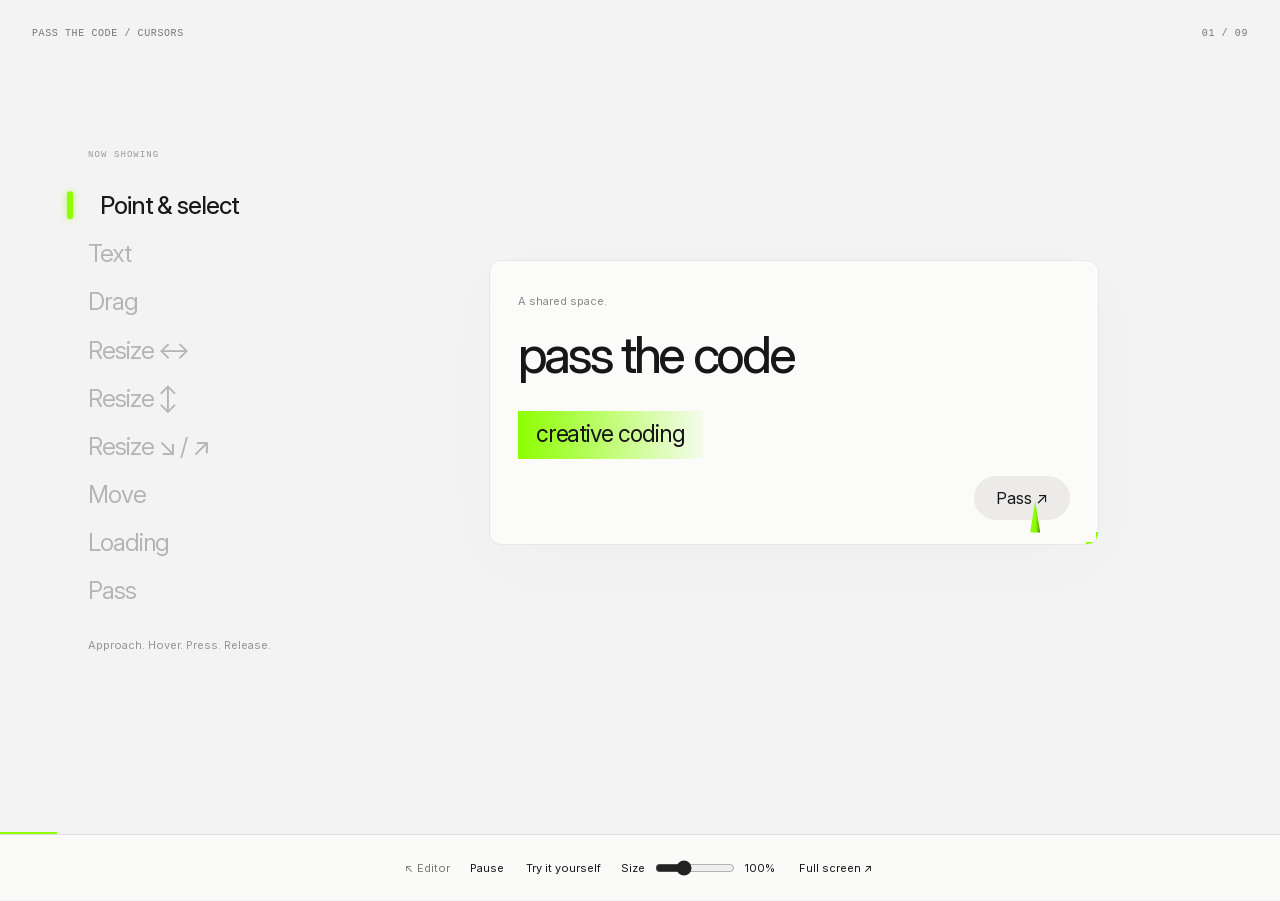
==== cursor-demo.html @ 2b3c213d "updated" ====
<!doctype html>
<html lang="en">
<head>
  <meta charset="utf-8"><meta name="viewport" content="width=device-width, initial-scale=1">
  <title>Pass the Code — Cursor demo</title>
  <link rel="stylesheet" href="cursor-demo.css?v=smooth-inset-navigation"><link rel="stylesheet" href="cursors.css?v=uniform-size">
  <script src="cursors.js?v=natural-cone-base" defer></script><script src="cursor-demo.js?v=smooth-inset-navigation" defer></script>
</head>
<body>
  <main tabindex="0" id="demo-stage" aria-label="Animated cursor interaction demonstration">
    <header class="demo-heading"><span>PASS THE CODE / CURSORS</span><span id="scene-counter">01 / 09</span></header>
    <aside class="demo-sidebar" aria-label="Demonstration chapters">
      <span class="sidebar-eyebrow">NOW SHOWING</span>
      <div id="demo-chapters"><span id="chapter-dot" aria-hidden="true"></span><div id="chapter-list"></div></div>
      <span id="scene-title" class="sr-only">Point & select</span>
      <p id="scene-detail">Approach. Hover. Press. Release.</p>
    </aside>
    <div id="demo-card">
      <span class="card-label">A shared space.</span>
      <div id="demo-copy">pass the code</div>
      <div id="demo-tile">creative coding</div>
      <button id="demo-pass" type="button">Pass ↗</button>
      <div id="demo-handle" aria-hidden="true"></div>
    </div>
    <img id="demo-pointer" alt="" aria-hidden="true">
    <div id="demo-progress" aria-hidden="true"></div>
  </main>
  <nav class="demo-dock" aria-label="Demo controls">
    <a href="./">↖ Editor</a><button id="demo-play" type="button">Pause</button>
    <select id="demo-scene" aria-label="Scene" hidden></select>
    <button id="demo-mode" type="button">Try it yourself</button>
    <label>Size <input data-cursor-size aria-label="Cursor size" type="range" min="24" max="96" value="48"><output data-cursor-size-value>100%</output></label>
    <button id="demo-fullscreen" type="button">Full screen ↗</button>
  </nav>
  <span id="demo-status" role="status" class="sr-only"></span>
</body></html>
---- cursor-demo.css ----
@font-face { font-family: Inter Demo; src: url('./assets/InterVariable.ttf'); font-weight: 100 900; }
:root { font-family: Inter Demo, sans-serif; color: #171719; background: #f4f3f3; --demo-color: #8dff00; }
* { box-sizing: border-box; }
body { margin: 0; overflow: hidden; }
button, select, a, input { font: inherit; }
button, select, a { color: inherit; }
#demo-stage { position: relative; height: calc(100dvh - 66px); overflow: hidden; cursor: none; touch-action: none; }
#demo-stage * { cursor: none; }
.demo-heading { position: absolute; inset: 28px 32px auto; display: flex; justify-content: space-between; font: 10px ui-monospace, monospace; letter-spacing: .06em; color: #777; }
#demo-card { position: absolute; border: 1px solid #e8e7e6; background: #fbfbfa; box-shadow: 0 18px 70px #17171905; padding: 28px; overflow: hidden; border-radius: 12px; }
.card-label { font-size: 11px; color: #888; }
#demo-copy { font-size: clamp(30px, 4vw, 60px); letter-spacing: -.065em; margin-top: 14px; white-space: nowrap; font-weight: 450; }
#demo-tile { position: absolute; left: 28px; top: 150px; padding: 9px 18px 11px; background: linear-gradient(90deg, var(--demo-color), color-mix(in srgb, var(--demo-color) 5%, transparent)); font-size: 23px; letter-spacing: -.045em; white-space: nowrap; user-select: none; }
#demo-pass { position: absolute; bottom: 24px; right: 28px; border: 0; border-radius: 30px; padding: 12px 22px; background: #ecebea; }
#demo-pass.is-pressed { transform: scale(.95); background: var(--demo-color); }
#demo-handle { position: absolute; right: 0; bottom: 0; width: 12px; height: 12px; border-right: 2px solid var(--demo-color); border-bottom: 2px solid var(--demo-color); }
#demo-card.is-active { border-color: color-mix(in srgb, var(--demo-color) 70%, #bbb); }
#demo-pointer { position: absolute; z-index: 5; pointer-events: none; }
.scene-caption { position: absolute; left: 32px; bottom: 34px; display: grid; gap: 8px; pointer-events: none; }
#scene-title { font-size: 27px; letter-spacing: -.05em; }
#scene-detail { font-size: 12px; color: #777; }
#demo-progress { position: absolute; bottom: 0; left: 0; height: 2px; background: var(--demo-color); }
.demo-dock { height: 66px; border-top: 1px solid #dfdedd; display: flex; justify-content: center; align-items: center; gap: 18px; padding: 10px 20px; background: #fafaf9; font-size: 11px; }
.demo-dock button, .demo-dock select { background: transparent; border: 0; padding: 8px 2px; }
.demo-dock a { text-decoration: none; color: #777; }
.demo-dock label { display: flex; gap: 8px; align-items: center; }
.demo-dock input { width: 80px; accent-color: #222; }
.demo-dock output { width: 34px; }
.sr-only { position: absolute; width: 1px; height: 1px; overflow: hidden; clip-path: inset(50%); }
@media(max-width:700px) { .demo-dock { gap: 8px; flex-wrap: wrap; height: 110px; } #demo-stage { height: calc(100dvh - 110px); } .demo-heading { inset: 18px 20px auto; } #demo-card { padding: 18px; } #demo-tile { font-size: 18px; } .scene-caption { left: 20px; bottom: 20px; } }

.demo-immersive #demo-stage { height: 100dvh; }
.demo-immersive .demo-dock { position: fixed; z-index: 10; bottom: 0; left: 0; right: 0; opacity: 0; transition: opacity 180ms; }
.demo-immersive .demo-dock:hover, .demo-immersive .demo-dock:focus-within { opacity: 1; }
.demo-immersive .scene-caption { bottom: 38px; }

.demo-sidebar { position: absolute; left: clamp(28px, 5vw, 86px); top: 50%; transform: translateY(-50%); width: 218px; z-index: 6; }
.sidebar-eyebrow { display: block; margin: 0 0 24px 24px; font: 9px ui-monospace, monospace; letter-spacing: .12em; color: #999; }
#demo-chapters { position: relative; }
#chapter-list { display: grid; gap: 5px; }
.chapter { display: block; position: relative; width: 100%; border: 0; background: transparent; text-align: left; padding: 7px 0 7px 24px; color: #b5b4b3; font-size: clamp(18px, 1.9vw, 26px); font-weight: 380; letter-spacing: -.045em; line-height: 1.2; transition: color 550ms, font-weight 550ms, transform 680ms cubic-bezier(.22,1,.36,1); }
.chapter:hover { color: #555; }
.chapter[aria-current="step"] { color: #191919; transform: translateX(12px); font-weight: 460; }
#chapter-dot { position: absolute; z-index: 1; top: 0; left: 3px; width: 6px; height: 28px; border-radius: 20px; background: var(--demo-color); filter: blur(.7px); box-shadow: 0 0 7px color-mix(in srgb, var(--demo-color) 60%, transparent); pointer-events: none; transform-origin: center; transition: background 350ms; }
#demo-stage .demo-sidebar, #demo-stage .demo-sidebar * { cursor: var(--cursor-link); }
.demo-sidebar #scene-detail { margin: 24px 0 0 24px; max-width: 185px; min-height: 48px; color: #969492; font-size: 11px; line-height: 1.6; }
@media (max-width: 900px) {
  .demo-sidebar { left: 24px; width: 165px; }
  .chapter { font-size: 19px; }
}
@media (max-width: 620px) {
  .demo-sidebar { top: 72px; left: 20px; right: 20px; width: auto; transform: none; }
  .sidebar-eyebrow { margin: 0 0 12px; }
  #chapter-list { display: flex; gap: 14px; overflow-x: auto; padding-bottom: 12px; scrollbar-width: none; }
  .chapter { white-space: nowrap; width: auto; padding: 7px 0; font-size: 16px; }
  .chapter[aria-current="step"] { transform: none; }
  #chapter-dot { left: 0; top: 40px; width: 28px; height: 6px; }
  .demo-sidebar #scene-detail { margin: 6px 0 0; max-width: 100%; min-height: 20px; }
}
@media (prefers-reduced-motion: reduce) { .chapter { transition: none; } }
---- cursors.css ----
.custom-cursors body { cursor: var(--cursor-normal); }
.custom-cursors :is(textarea, input[type="text"], input[type="number"]) { cursor: var(--cursor-text); }
.custom-cursors :is(button, a, select, input[type="checkbox"], input[type="color"], input[type="file"], .file-label) { cursor: var(--cursor-link); }
.custom-cursors :is(button, a):active { cursor: var(--cursor-link); }
.custom-cursors input[type="range"] { cursor: var(--cursor-horizontal); }
.custom-cursors input[type="range"]:active { cursor: var(--cursor-drag); }
.custom-cursors :disabled { cursor: not-allowed; }
.custom-cursors .cursor-loading #replay-canvas { cursor: var(--cursor-loading); }
.custom-cursors #replay-canvas { cursor: var(--cursor-normal); }
.custom-cursors .cursor-loading :is(#poster, #music, .file-label) { cursor: var(--cursor-loading); }

.cursor-size-control { display: block; margin: 16px 0; font: 11px system-ui; }
.cursor-size-control output { float: right; }
.cursor-size-control input { display: block; width: 100%; margin-top: 10px; }
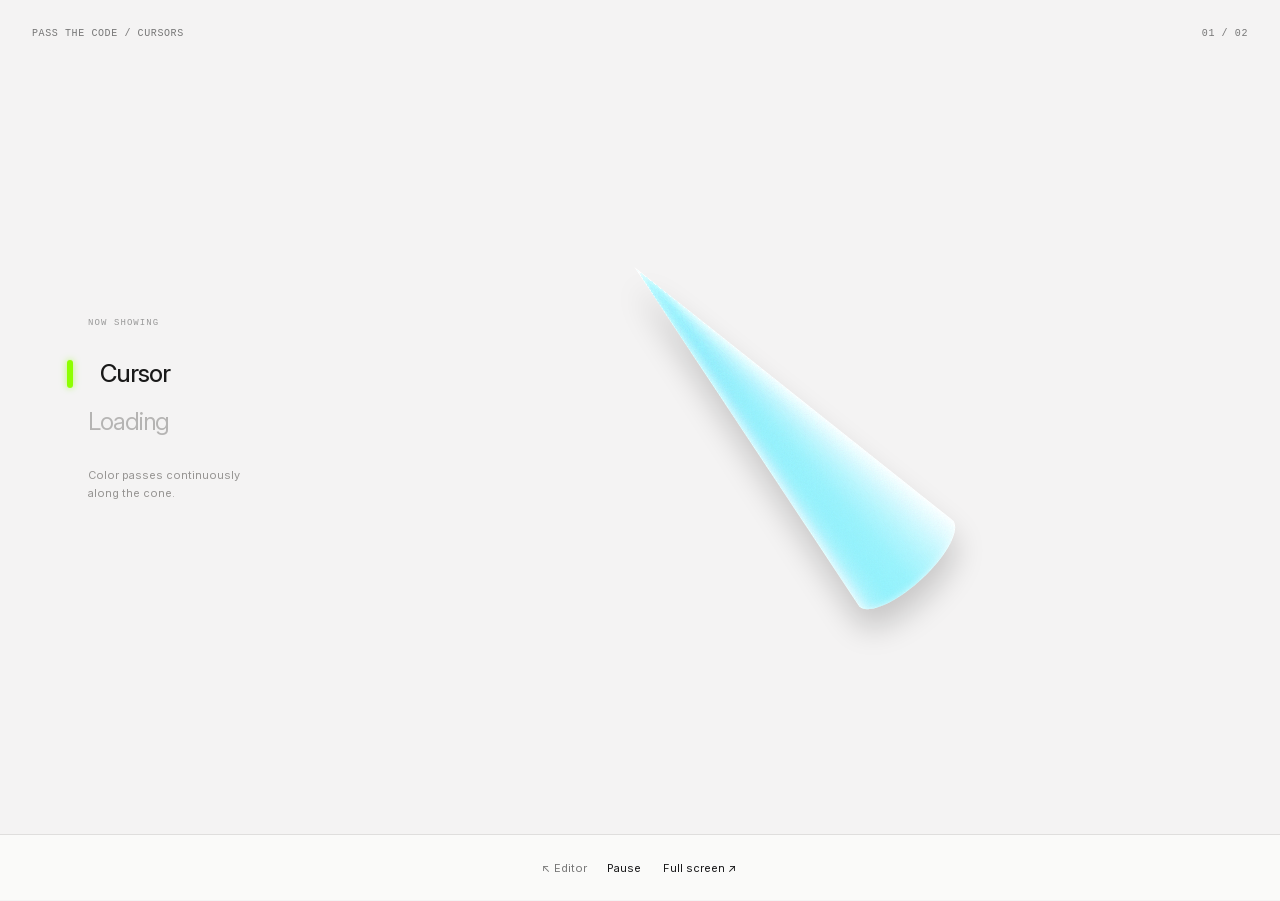
==== commit 64a5d622: "cursor updated" ====
--- a/cursor-demo.html
+++ b/cursor-demo.html
@@ -3,33 +3,25 @@
 <head>
   <meta charset="utf-8"><meta name="viewport" content="width=device-width, initial-scale=1">
   <title>Pass the Code — Cursor demo</title>
-  <link rel="stylesheet" href="cursor-demo.css?v=smooth-inset-navigation"><link rel="stylesheet" href="cursors.css?v=uniform-size">
-  <script src="cursors.js?v=natural-cone-base" defer></script><script src="cursor-demo.js?v=smooth-inset-navigation" defer></script>
+  <link rel="stylesheet" href="cursor-demo.css?v=cone-rotation-reverse"><link rel="stylesheet" href="cursors.css?v=live-cone-disc">
+  <script src="cursors.js?v=exclusive-live-cursor" defer></script><script src="cursor-demo.js?v=color-click-only" defer></script>
 </head>
 <body>
   <main tabindex="0" id="demo-stage" aria-label="Animated cursor interaction demonstration">
-    <header class="demo-heading"><span>PASS THE CODE / CURSORS</span><span id="scene-counter">01 / 09</span></header>
+    <header class="demo-heading"><span>PASS THE CODE / CURSORS</span><span id="scene-counter">01 / 02</span></header>
     <aside class="demo-sidebar" aria-label="Demonstration chapters">
       <span class="sidebar-eyebrow">NOW SHOWING</span>
       <div id="demo-chapters"><span id="chapter-dot" aria-hidden="true"></span><div id="chapter-list"></div></div>
-      <span id="scene-title" class="sr-only">Point & select</span>
-      <p id="scene-detail">Approach. Hover. Press. Release.</p>
+      <span id="scene-title" class="sr-only">Cursor</span>
+      <p id="scene-detail">Click the cone to pass to the next color.</p>
     </aside>
-    <div id="demo-card">
-      <span class="card-label">A shared space.</span>
-      <div id="demo-copy">pass the code</div>
-      <div id="demo-tile">creative coding</div>
-      <button id="demo-pass" type="button">Pass ↗</button>
-      <div id="demo-handle" aria-hidden="true"></div>
-    </div>
-    <img id="demo-pointer" alt="" aria-hidden="true">
+    <canvas id="cone-demo" role="button" tabindex="0" aria-label="Change cursor cone color"></canvas>
+    <canvas id="loading-disc" aria-label="Cursor beam sweeping color into a loading disc" hidden></canvas>
     <div id="demo-progress" aria-hidden="true"></div>
   </main>
   <nav class="demo-dock" aria-label="Demo controls">
     <a href="./">↖ Editor</a><button id="demo-play" type="button">Pause</button>
-    <select id="demo-scene" aria-label="Scene" hidden></select>
-    <button id="demo-mode" type="button">Try it yourself</button>
-    <label>Size <input data-cursor-size aria-label="Cursor size" type="range" min="24" max="96" value="48"><output data-cursor-size-value>100%</output></label>
+
     <button id="demo-fullscreen" type="button">Full screen ↗</button>
   </nav>
   <span id="demo-status" role="status" class="sr-only"></span>
--- a/cursor-demo.css
+++ b/cursor-demo.css
@@ -58,3 +58,10 @@
   .demo-sidebar #scene-detail { margin: 6px 0 0; max-width: 100%; min-height: 20px; }
 }
 @media (prefers-reduced-motion: reduce) { .chapter { transition: none; } }
+
+#loading-disc { position: absolute; pointer-events: none; }
+#loading-disc[hidden] { display: none; }
+#demo-stage.disc-loading #demo-card, #demo-stage.disc-loading #demo-pointer { visibility: hidden; }
+
+#cone-demo { position: absolute; cursor: pointer; outline-offset: -8px; }
+#cone-demo[hidden] { display: none; }
--- a/cursors.css
+++ b/cursors.css
@@ -12,3 +12,5 @@
 .cursor-size-control { display: block; margin: 16px 0; font: 11px system-ui; }
 .cursor-size-control output { float: right; }
 .cursor-size-control input { display: block; width: 100%; margin-top: 10px; }
+
+.custom-cursors .cursor-loading, .custom-cursors .cursor-loading * { cursor: var(--cursor-loading) !important; }
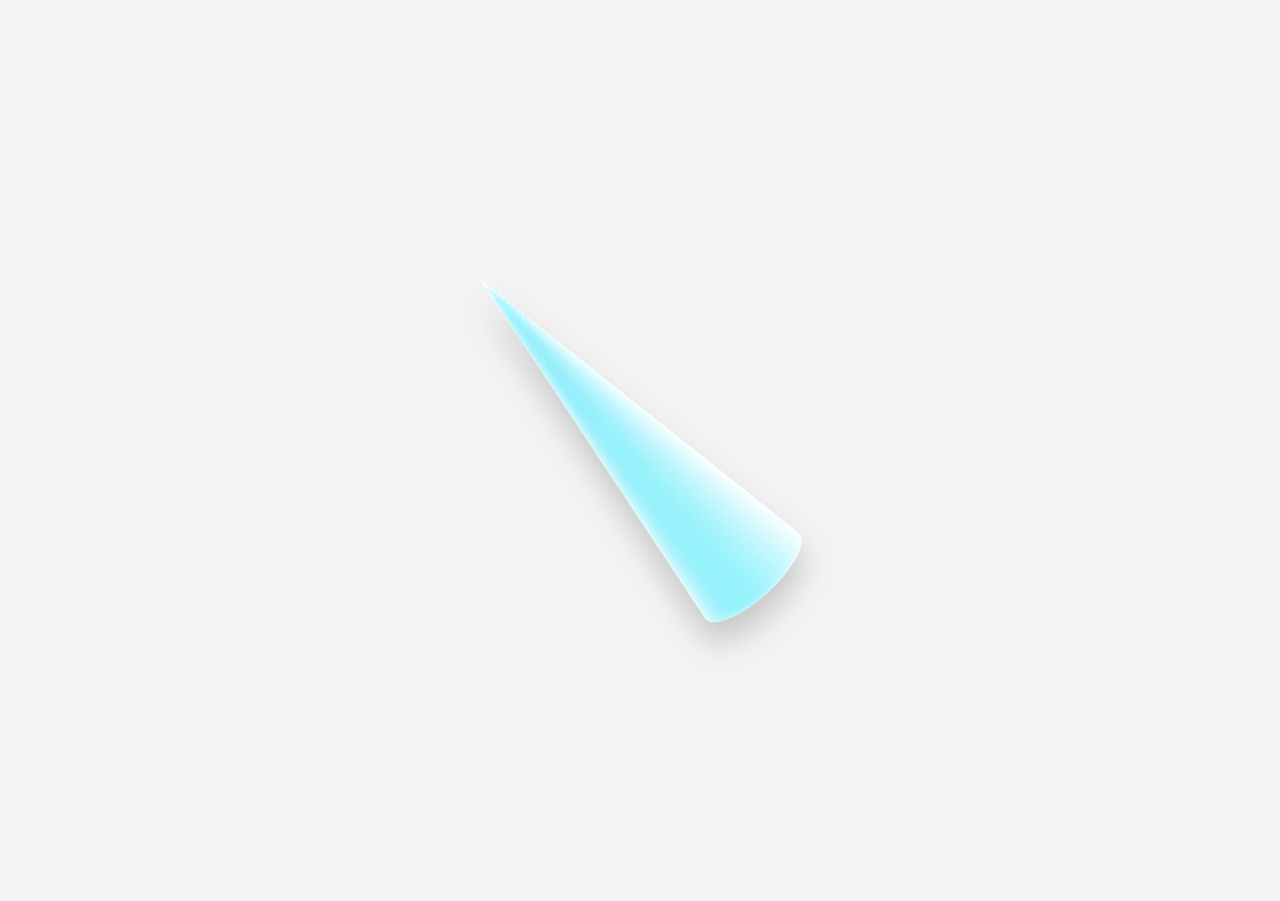
==== commit dcf2603a: "updated" ====
--- a/cursor-demo.html
+++ b/cursor-demo.html
@@ -1,15 +1,17 @@
 <!doctype html>
-<html lang="en">
+<html lang="en" class="presentation-clean">
 <head>
   <meta charset="utf-8"><meta name="viewport" content="width=device-width, initial-scale=1">
   <title>Pass the Code — Cursor demo</title>
   <link rel="stylesheet" href="cursor-demo.css?v=cone-rotation-reverse"><link rel="stylesheet" href="cursors.css?v=live-cone-disc">
-  <script src="cursors.js?v=exclusive-live-cursor" defer></script><script src="cursor-demo.js?v=color-click-only" defer></script>
+  <script src="cursors.js?v=exclusive-live-cursor" defer></script><script src="cursor-demo.js?v=clean-presentation" defer></script>
+  <link rel="stylesheet" href="presentation.css?v=zy-clean">
+  <script src="presentation.js?v=zy-clean" defer></script>
 </head>
 <body>
   <main tabindex="0" id="demo-stage" aria-label="Animated cursor interaction demonstration">
-    <header class="demo-heading"><span>PASS THE CODE / CURSORS</span><span id="scene-counter">01 / 02</span></header>
-    <aside class="demo-sidebar" aria-label="Demonstration chapters">
+    <header data-site-ui class="demo-heading"><span>PASS THE CODE / CURSORS</span><span id="scene-counter">01 / 02</span></header>
+    <aside data-site-ui class="demo-sidebar" aria-label="Demonstration chapters">
       <span class="sidebar-eyebrow">NOW SHOWING</span>
       <div id="demo-chapters"><span id="chapter-dot" aria-hidden="true"></span><div id="chapter-list"></div></div>
       <span id="scene-title" class="sr-only">Cursor</span>
@@ -19,7 +21,7 @@
     <canvas id="loading-disc" aria-label="Cursor beam sweeping color into a loading disc" hidden></canvas>
     <div id="demo-progress" aria-hidden="true"></div>
   </main>
-  <nav class="demo-dock" aria-label="Demo controls">
+  <nav data-site-ui class="demo-dock" aria-label="Demo controls">
     <a href="./">↖ Editor</a><button id="demo-play" type="button">Pause</button>
 
     <button id="demo-fullscreen" type="button">Full screen ↗</button>
--- a/presentation.css
+++ b/presentation.css
@@ -0,0 +1,5 @@
+/* Shared, default-clean presentation mode. Artwork and engraved lettering stay visible. */
+html, body { background: var(--paper-color, #f4f3f3); }
+html.presentation-clean [data-site-ui] { display: none !important; }
+html.presentation-clean #demo-stage { height: 100dvh; }
+html.presentation-clean #demo-progress { display: none !important; }
